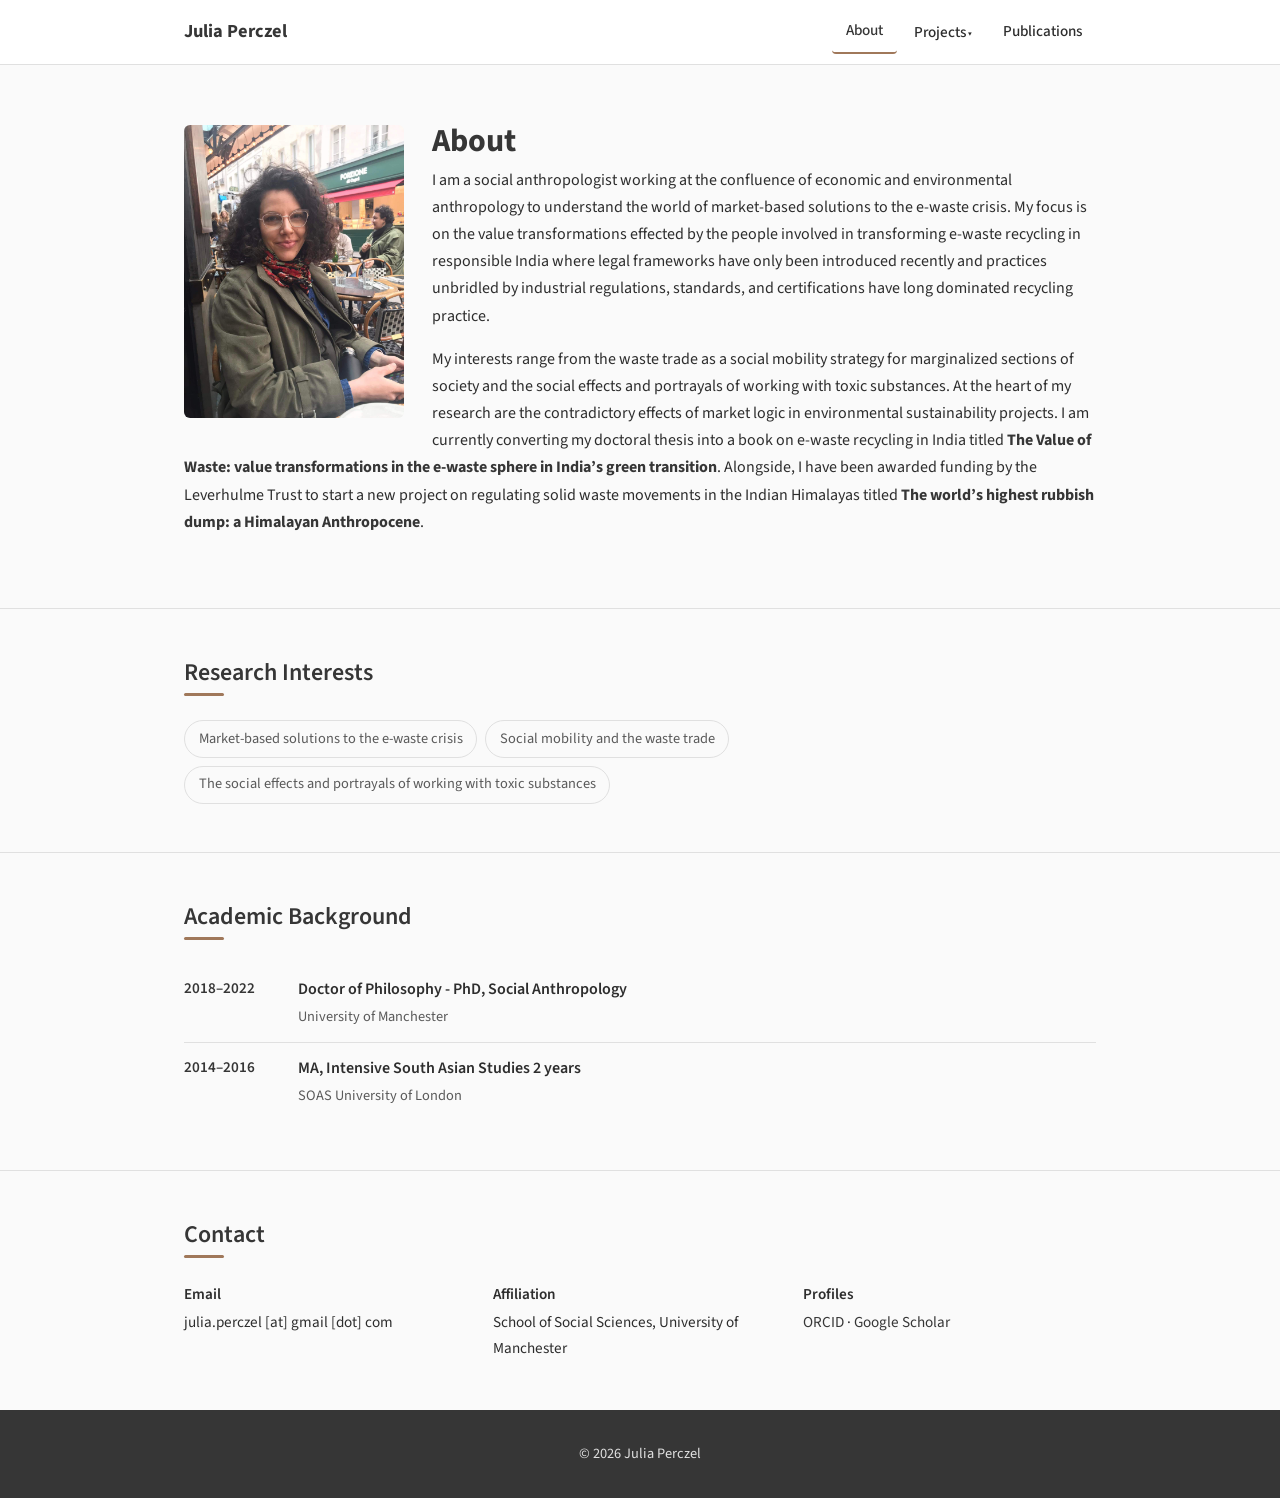
==== index.html @ 2f3fe422 "Add files via upload" ====
<!DOCTYPE html>
<html lang="en">

<head>
  <meta charset="UTF-8">
  <meta name="viewport" content="width=device-width, initial-scale=1.0">
  <title>About — Julia Perczel</title>
  <meta name="description" content="Julia Perczel — social anthropologist researching market-based solutions to the e-waste crisis and waste in the Indian Himalayas.">
  <meta property="og:title" content="Julia Perczel — Social Anthropologist">
  <meta property="og:description" content="Social anthropologist researching market-based solutions to the e-waste crisis and waste in the Indian Himalayas.">
  <meta property="og:type" content="website">
  <link rel="icon" href="data:image/svg+xml,<svg xmlns='http://www.w3.org/2000/svg' viewBox='0 0 64 64'><rect width='64' height='64' rx='10' fill='%23363636'/><text x='32' y='44' font-family='sans-serif' font-size='34' font-weight='700' fill='%23ffffff' text-anchor='middle'>JP</text></svg>">
  <link rel="preconnect" href="https://fonts.googleapis.com">
  <link rel="preconnect" href="https://fonts.gstatic.com" crossorigin>
  <link href="https://fonts.googleapis.com/css2?family=Source+Sans+3:wght@400;500;600;700&display=swap"
    rel="stylesheet">
  <link rel="stylesheet" href="css/style.css">
</head>

<body>

  <!-- Header -->
  <header class="site-header">
    <div class="container">
      <a href="index.html" class="site-title">Julia Perczel</a>
      <button class="menu-toggle" aria-label="Toggle navigation" aria-expanded="false">
        <span></span><span></span><span></span>
      </button>
      <nav>
        <ul class="nav-list" id="nav-list">
          <li><a href="index.html" class="active">About</a></li>
          <li class="dropdown">
            <button type="button" class="dropdown-toggle" aria-haspopup="true" aria-expanded="false">Projects</button>
            <ul class="dropdown-menu">
              <li><a href="e-waste.html">E-Waste</a></li>
              <li><a href="himalayan-waste.html">Himalayan Waste</a></li>
            </ul>
          </li>
          <li><a href="publications.html">Publications</a></li>
        </ul>
      </nav>
    </div>
  </header>

  <main>
    <!-- Hero -->
    <section class="hero">
      <div class="container">

        <img src="images/profile.JPG" alt="Julia Perczel" class="profile-image">
        <h1>About</h1>
        <!-- <p class="subtitle">Social Anthropologist</p> -->
        <p>I am a social anthropologist working at the confluence of economic and environmental anthropology to
          understand the world of market-based solutions to the e-waste crisis. My focus is on the value
          transformations effected by the people involved in transforming e-waste recycling in responsible India
          where legal frameworks have only been introduced recently and practices unbridled by industrial
          regulations, standards, and certifications have long dominated recycling practice.</p>
        <p>My interests range from the waste trade as a social mobility
          strategy for marginalized sections of society and the social
          effects and portrayals of working with toxic substances. At the
          heart of my research are the contradictory effects of market logic
          in environmental sustainability projects. I am currently converting
          my doctoral thesis into a book on e-waste recycling in India titled
          <a href="e-waste.html"><strong>The Value of Waste: value transformations in the e-waste sphere
              in India’s green transition</strong></a>. Alongside, I have been awarded funding
          by the Leverhulme Trust to start a new project on regulating solid
          waste movements in the Indian Himalayas titled
          <a href="himalayan-waste.html"><strong>The world’s highest rubbish dump:
              a Himalayan Anthropocene</strong></a>.
        </p>
      </div>
    </section>

    <!-- Research Interests -->
    <section>
      <div class="container">
        <h2 class="section-heading">Research Interests</h2>
        <ul class="interests-list">
          <li>Market-based solutions to the e-waste crisis</li>
          <li>Social mobility and the waste trade</li>
          <li>The social effects and portrayals of working with toxic substances</li>
        </ul>
      </div>
    </section>

    <!-- Academic Background -->
    <section>
      <div class="container">
        <h2 class="section-heading">Academic Background</h2>
        <div class="timeline">
          <div class="timeline-entry">
            <div class="timeline-year">2018–2022</div>
            <div class="timeline-desc">
              <strong>Doctor of Philosophy - PhD, Social Anthropology</strong>
              <span>University of Manchester</span>
            </div>
          </div>
          <div class="timeline-entry">
            <div class="timeline-year">2014–2016</div>
            <div class="timeline-desc">
              <strong>MA, Intensive South Asian Studies 2 years</strong>
              <span>SOAS University of London</span>
            </div>
          </div>
        </div>
      </div>
    </section>

    <!-- Contact -->
    <section>
      <div class="container">
        <h2 class="section-heading">Contact</h2>
        <div class="contact-grid">
          <div class="contact-item">
            <strong>Email</strong>
            <span>julia.perczel [at] gmail [dot] com</span>
          </div>
          <div class="contact-item">
            <strong>Affiliation</strong>
            School of Social Sciences, University of Manchester
          </div>
          <div class="contact-item">
            <strong>Profiles</strong>
            <a href="https://orcid.org/0000-0003-0117-3803" target="_blank" rel="noopener">ORCID</a> · <a
              href="https://scholar.google.com/citations?user=1sy3N78AAAAJ&hl=en&oi=ao" target="_blank" rel="noopener">Google Scholar</a>
          </div>
        </div>
      </div>
    </section>
  </main>

  <!-- Footer -->
  <footer class="site-footer">
    <div class="container">
      <div class="footer-inner">
        <span>&copy; 2026 Julia Perczel</span>
      </div>
    </div>
  </footer>

  <script>
    (function () {
      var btn = document.querySelector('.menu-toggle');
      var nav = document.getElementById('nav-list');
      btn.addEventListener('click', function () {
        var open = nav.classList.toggle('open');
        btn.setAttribute('aria-expanded', open);
      });

      document.querySelectorAll('.dropdown-toggle').forEach(function (toggle) {
        toggle.addEventListener('click', function (e) {
          e.preventDefault();
          var dropdown = toggle.closest('.dropdown');
          var open = dropdown.classList.toggle('open');
          toggle.setAttribute('aria-expanded', open);
        });
      });

      document.addEventListener('click', function (e) {
        if (!e.target.closest('.dropdown')) {
          document.querySelectorAll('.dropdown.open').forEach(function (d) {
            d.classList.remove('open');
            var t = d.querySelector('.dropdown-toggle');
            if (t) t.setAttribute('aria-expanded', 'false');
          });
        }
      });
    })();
  </script>

</body>

</html>
---- css/style.css ----
/* ── Custom Properties ── */
:root {
  --primary: #363636;
  --primary-hover: #555555;
  --accent: #A0785A;
  --bg: #FAFAFA;
  --surface: #FFFFFF;
  --text: #2D2D2D;
  --text-secondary: #5A5A5A;
  --border: #E0E0E0;
  --max-width: 960px;
}

/* ── Reset ── */
*,
*::before,
*::after {
  box-sizing: border-box;
  margin: 0;
  padding: 0;
}

/* ── Typography ── */
html {
  font-size: 16px;
  scroll-behavior: smooth;
}

body {
  font-family: 'Source Sans 3', 'Source Sans Pro', -apple-system, BlinkMacSystemFont, 'Segoe UI', Roboto, sans-serif;
  font-weight: 400;
  line-height: 1.7;
  color: var(--text);
  background: var(--bg);
  min-height: 100vh;
  display: flex;
  flex-direction: column;
}

h1,
h2,
h3 {
  line-height: 1.3;
  color: var(--primary);
}

h1 {
  font-size: 2rem;
  font-weight: 700;
}

h2 {
  font-size: 1.5rem;
  font-weight: 600;
  margin-bottom: 1rem;
}

h3 {
  font-size: 1.15rem;
  font-weight: 600;
}

p {
  margin-bottom: 1rem;
}

a {
  color: var(--primary);
  text-decoration: none;
  transition: color 0.2s;
}

a:hover {
  color: var(--primary-hover);
}

/* ── Layout ── */
.container {
  max-width: var(--max-width);
  margin: 0 auto;
  padding: 0 1.5rem;
  width: 100%;
}

main {
  flex: 1;
}

section {
  padding: 3rem 0;
}

section+section {
  border-top: 1px solid var(--border);
}

/* ── Header / Navbar ── */
.site-header {
  position: sticky;
  top: 0;
  z-index: 100;
  background: var(--surface);
  border-bottom: 1px solid var(--border);
}

.site-header .container {
  display: flex;
  align-items: center;
  justify-content: space-between;
  gap: 2rem;
  height: 64px;
}

.site-title {
  font-size: 1.15rem;
  font-weight: 700;
  color: var(--primary);
  text-decoration: none;
}

.site-title:hover {
  color: var(--primary-hover);
}

.site-header nav {
  margin-left: auto;
}

.nav-list {
  list-style: none;
  display: flex;
  align-items: center;
  gap: 0.25rem;
}

.nav-list a,
.nav-list button.dropdown-toggle {
  display: block;
  padding: 0.5rem 0.85rem;
  font-weight: 500;
  font-size: 0.95rem;
  font-family: inherit;
  color: var(--text);
  background: none;
  border: none;
  border-radius: 4px;
  cursor: pointer;
  transition: background 0.2s, color 0.2s;
}

.nav-list a:hover,
.nav-list a:focus,
.nav-list button.dropdown-toggle:hover,
.nav-list button.dropdown-toggle:focus {
  background: var(--bg);
  color: var(--primary);
}

.nav-list .active {
  color: var(--primary);
  border-bottom: 2px solid var(--accent);
}

/* Dropdown */
.dropdown {
  position: relative;
}

.dropdown-toggle {
  cursor: pointer;
}

.dropdown-toggle::after {
  content: ' \25BE';
  font-size: 0.75rem;
}

.dropdown-menu {
  display: none;
  position: absolute;
  top: 100%;
  left: 0;
  background: var(--surface);
  border: 1px solid var(--border);
  border-radius: 4px;
  min-width: 180px;
  box-shadow: 0 4px 12px rgba(0, 0, 0, 0.08);
  list-style: none;
  padding: 0.35rem 0;
  z-index: 200;
}

.dropdown-menu a {
  padding: 0.45rem 1rem;
  font-size: 0.9rem;
}

.dropdown:hover .dropdown-menu,
.dropdown:focus-within .dropdown-menu,
.dropdown.open .dropdown-menu {
  display: block;
}

/* Hamburger */
.menu-toggle {
  display: none;
  background: none;
  border: none;
  cursor: pointer;
  padding: 0.5rem;
}

.menu-toggle span {
  display: block;
  width: 22px;
  height: 2px;
  background: var(--primary);
  margin: 5px 0;
  transition: transform 0.2s, opacity 0.2s;
}

/* ── Footer ── */
.site-footer {
  background: var(--primary);
  color: #E0E0E0;
  padding: 2rem 0;
  font-size: 0.9rem;
  margin-top: auto;
  align-items: center;
  text-align: center;
}

.site-footer a {
  color: #e0e0e0;
}

.site-footer a:hover {
  color: var(--accent);
}

.footer-inner {
  display: flex;
  justify-content: space-around;
  flex-wrap: wrap;
  gap: 0.5rem;
}

/* ── Hero ── */
.hero {
  padding: 3.5rem 0;
}

.hero .container {
  display: flow-root;
}

.hero h1 {
  margin-bottom: 0.25rem;
}

.hero .subtitle {
  font-size: 1.1rem;
  color: var(--text-secondary);
  margin-bottom: 1.5rem;
}

.profile-image {
  float: left;
  width: 220px;
  aspect-ratio: 3 / 4;
  margin: 0.25rem 1.75rem 1rem 0;
  border-radius: 6px;
  object-fit: cover;
  display: block;
}

.project-hero-image {
  padding: 1.5rem 0 0;
}

.project-hero-image+section {
  border-top: none;
}

.project-hero {
  width: 100%;
  aspect-ratio: 21 / 9;
  border-radius: 6px;
  object-fit: cover;
  display: block;
}

.hero-credit {
  margin-top: 0.5rem;
  margin-bottom: 0;
  font-size: 0.8rem;
  font-style: italic;
  color: var(--text-secondary);
  text-align: right;
}

.hero-credit a {
  color: var(--text-secondary);
}

.hero-credit a:hover {
  color: var(--primary);
}

/* ── Section heading underline ── */
.section-heading {
  position: relative;
  padding-bottom: 0.5rem;
  margin-bottom: 1.5rem;
}

.section-heading::after {
  content: '';
  position: absolute;
  left: 0;
  bottom: 0;
  width: 40px;
  height: 3px;
  background: var(--accent);
  border-radius: 2px;
}

/* ── Research Interests ── */
.interests-list {
  list-style: none;
  display: flex;
  flex-wrap: wrap;
  gap: 0.5rem;
}

.interests-list li {
  background: var(--bg);
  border: 1px solid var(--border);
  padding: 0.35rem 0.85rem;
  border-radius: 20px;
  font-size: 0.9rem;
  color: var(--text-secondary);
}

/* ── CV Timeline ── */
.timeline-entry {
  display: flex;
  gap: 1.5rem;
  padding: 0.75rem 0;
}

.timeline-entry+.timeline-entry {
  border-top: 1px solid var(--border);
}

.timeline-year {
  flex: 0 0 90px;
  font-weight: 600;
  color: var(--primary);
  font-size: 0.95rem;
}

.timeline-desc {
  flex: 1;
}

.timeline-desc strong {
  display: block;
  font-weight: 600;
}

.timeline-desc span {
  color: var(--text-secondary);
  font-size: 0.9rem;
}

/* ── Contact ── */
.contact-grid {
  display: grid;
  grid-template-columns: repeat(auto-fit, minmax(200px, 1fr));
  gap: 1rem;
}

.contact-item {
  font-size: 0.95rem;
}

.contact-item strong {
  display: block;
  font-weight: 600;
  margin-bottom: 0.15rem;
}

/* ── Project Pages ── */
.page-header {
  padding: 3rem 0 1.5rem;
}

.page-header h1 {
  margin-bottom: 0.25rem;
}

.page-header .subtitle {
  color: var(--text-secondary);
  font-size: 1.1rem;
}

.detail-cards {
  display: grid;
  grid-template-columns: repeat(auto-fit, minmax(200px, 1fr));
  gap: 1rem;
  margin: 2rem 0;
}

.detail-card {
  background: var(--surface);
  border: 1px solid var(--border);
  border-radius: 6px;
  padding: 1.25rem;
}

.detail-card strong {
  display: block;
  font-weight: 600;
  color: var(--primary);
  margin-bottom: 0.25rem;
  font-size: 0.85rem;
  text-transform: uppercase;
  letter-spacing: 0.03em;
}

/* ── Publications ── */
.pub-group+.pub-group {
  margin-top: 2.5rem;
}

.pub-entry {
  padding: 1rem 0;
}

.pub-entry+.pub-entry {
  border-top: 1px solid var(--border);
}

.pub-entry .authors {
  font-size: 0.95rem;
  margin-bottom: 0.15rem;
}

.pub-entry .authors .highlight {
  font-weight: 700;
}

.pub-entry .pub-title {
  font-weight: 600;
  margin-bottom: 0.15rem;
}

.pub-entry .pub-venue {
  color: var(--text-secondary);
  font-size: 0.9rem;
  font-style: italic;
}

.pub-entry .pub-doi {
  font-size: 0.85rem;
  margin-top: 0.25rem;
}

.pub-entry .pub-doi a {
  color: var(--primary);
  text-decoration: underline;
}

/* ── Responsive ── */
@media (max-width: 768px) {
  .menu-toggle {
    display: block;
    margin-left: auto;
  }

  .nav-list {
    display: none;
    flex-direction: column;
    position: absolute;
    top: 64px;
    left: 0;
    right: 0;
    background: var(--surface);
    border-bottom: 1px solid var(--border);
    padding: 0.5rem 1rem;
    box-shadow: 0 4px 12px rgba(0, 0, 0, 0.06);
    align-items: stretch;
  }

  .nav-list.open {
    display: flex;
  }

  .nav-list a {
    padding: 0.6rem 0;
  }

  .dropdown-menu {
    position: static;
    box-shadow: none;
    border: none;
    padding-left: 1rem;
    display: block;
  }

  .dropdown-toggle::after {
    display: none;
  }

  .profile-image {
    width: 140px;
    margin: 0.25rem 1rem 0.75rem 0;
  }

  .project-hero {
    aspect-ratio: 16 / 9;
  }

  .timeline-entry {
    flex-direction: column;
    gap: 0.25rem;
  }

  .timeline-year {
    flex: none;
  }

  .footer-inner {
    flex-direction: column;
    text-align: center;
  }
}
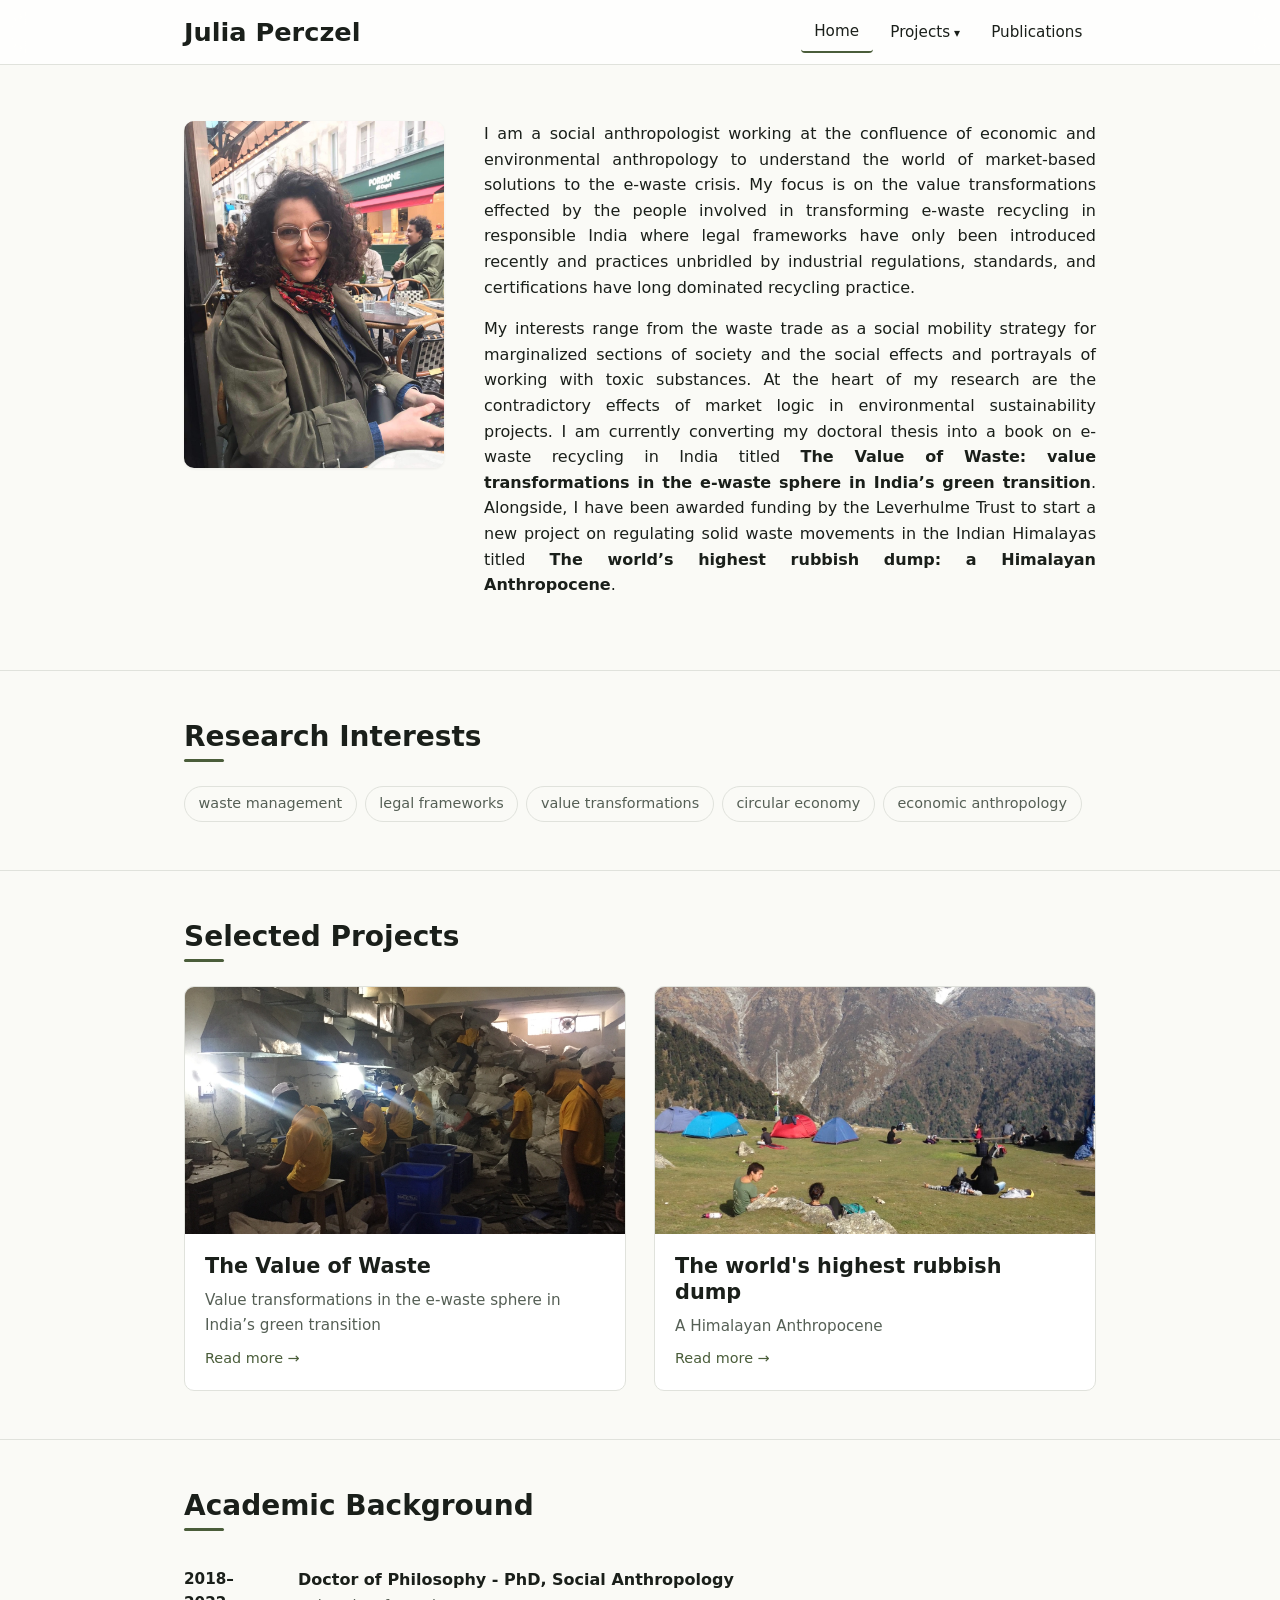
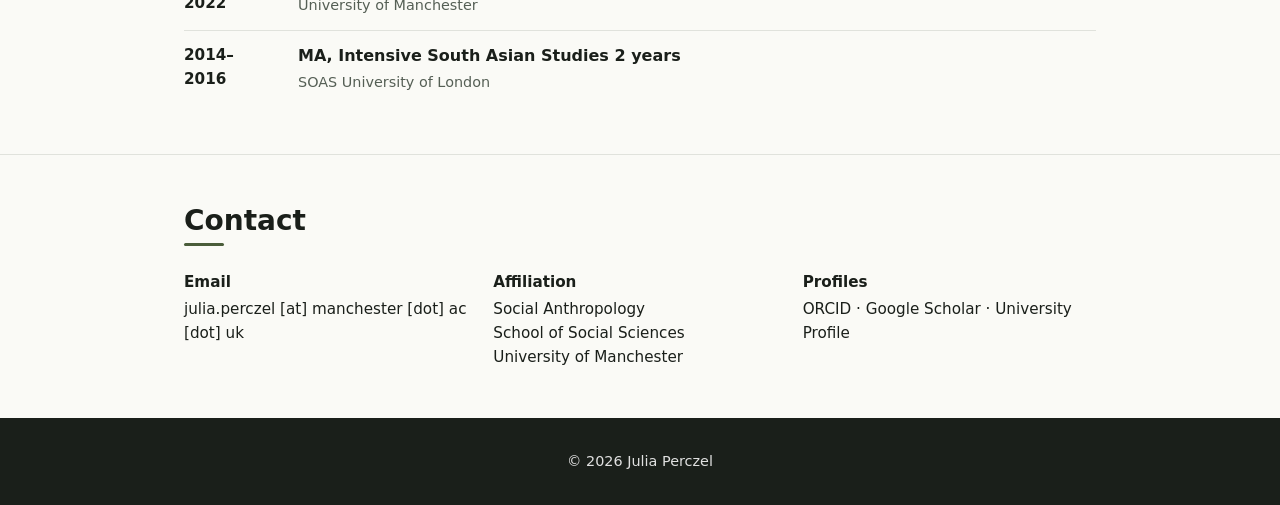
==== commit 1737fe12: "Add files via upload" ====
--- a/index.html
+++ b/index.html
@@ -1,173 +1,25 @@
-<!DOCTYPE html>
-<html lang="en">
-
-<head>
-  <meta charset="UTF-8">
-  <meta name="viewport" content="width=device-width, initial-scale=1.0">
-  <title>About — Julia Perczel</title>
-  <meta name="description" content="Julia Perczel — social anthropologist researching market-based solutions to the e-waste crisis and waste in the Indian Himalayas.">
-  <meta property="og:title" content="Julia Perczel — Social Anthropologist">
-  <meta property="og:description" content="Social anthropologist researching market-based solutions to the e-waste crisis and waste in the Indian Himalayas.">
-  <meta property="og:type" content="website">
-  <link rel="icon" href="data:image/svg+xml,<svg xmlns='http://www.w3.org/2000/svg' viewBox='0 0 64 64'><rect width='64' height='64' rx='10' fill='%23363636'/><text x='32' y='44' font-family='sans-serif' font-size='34' font-weight='700' fill='%23ffffff' text-anchor='middle'>JP</text></svg>">
-  <link rel="preconnect" href="https://fonts.googleapis.com">
-  <link rel="preconnect" href="https://fonts.gstatic.com" crossorigin>
-  <link href="https://fonts.googleapis.com/css2?family=Source+Sans+3:wght@400;500;600;700&display=swap"
-    rel="stylesheet">
-  <link rel="stylesheet" href="css/style.css">
-</head>
-
-<body>
-
-  <!-- Header -->
-  <header class="site-header">
-    <div class="container">
-      <a href="index.html" class="site-title">Julia Perczel</a>
-      <button class="menu-toggle" aria-label="Toggle navigation" aria-expanded="false">
-        <span></span><span></span><span></span>
-      </button>
-      <nav>
-        <ul class="nav-list" id="nav-list">
-          <li><a href="index.html" class="active">About</a></li>
-          <li class="dropdown">
-            <button type="button" class="dropdown-toggle" aria-haspopup="true" aria-expanded="false">Projects</button>
-            <ul class="dropdown-menu">
-              <li><a href="e-waste.html">E-Waste</a></li>
-              <li><a href="himalayan-waste.html">Himalayan Waste</a></li>
-            </ul>
-          </li>
-          <li><a href="publications.html">Publications</a></li>
-        </ul>
-      </nav>
-    </div>
-  </header>
-
-  <main>
-    <!-- Hero -->
-    <section class="hero">
-      <div class="container">
-
-        <img src="images/profile.JPG" alt="Julia Perczel" class="profile-image">
-        <h1>About</h1>
-        <!-- <p class="subtitle">Social Anthropologist</p> -->
-        <p>I am a social anthropologist working at the confluence of economic and environmental anthropology to
-          understand the world of market-based solutions to the e-waste crisis. My focus is on the value
-          transformations effected by the people involved in transforming e-waste recycling in responsible India
-          where legal frameworks have only been introduced recently and practices unbridled by industrial
-          regulations, standards, and certifications have long dominated recycling practice.</p>
-        <p>My interests range from the waste trade as a social mobility
-          strategy for marginalized sections of society and the social
-          effects and portrayals of working with toxic substances. At the
-          heart of my research are the contradictory effects of market logic
-          in environmental sustainability projects. I am currently converting
-          my doctoral thesis into a book on e-waste recycling in India titled
-          <a href="e-waste.html"><strong>The Value of Waste: value transformations in the e-waste sphere
-              in India’s green transition</strong></a>. Alongside, I have been awarded funding
-          by the Leverhulme Trust to start a new project on regulating solid
-          waste movements in the Indian Himalayas titled
-          <a href="himalayan-waste.html"><strong>The world’s highest rubbish dump:
-              a Himalayan Anthropocene</strong></a>.
-        </p>
-      </div>
-    </section>
-
-    <!-- Research Interests -->
-    <section>
-      <div class="container">
-        <h2 class="section-heading">Research Interests</h2>
-        <ul class="interests-list">
-          <li>Market-based solutions to the e-waste crisis</li>
-          <li>Social mobility and the waste trade</li>
-          <li>The social effects and portrayals of working with toxic substances</li>
-        </ul>
-      </div>
-    </section>
-
-    <!-- Academic Background -->
-    <section>
-      <div class="container">
-        <h2 class="section-heading">Academic Background</h2>
-        <div class="timeline">
-          <div class="timeline-entry">
-            <div class="timeline-year">2018–2022</div>
-            <div class="timeline-desc">
-              <strong>Doctor of Philosophy - PhD, Social Anthropology</strong>
-              <span>University of Manchester</span>
-            </div>
-          </div>
-          <div class="timeline-entry">
-            <div class="timeline-year">2014–2016</div>
-            <div class="timeline-desc">
-              <strong>MA, Intensive South Asian Studies 2 years</strong>
-              <span>SOAS University of London</span>
-            </div>
-          </div>
-        </div>
-      </div>
-    </section>
-
-    <!-- Contact -->
-    <section>
-      <div class="container">
-        <h2 class="section-heading">Contact</h2>
-        <div class="contact-grid">
-          <div class="contact-item">
-            <strong>Email</strong>
-            <span>julia.perczel [at] gmail [dot] com</span>
-          </div>
-          <div class="contact-item">
-            <strong>Affiliation</strong>
-            School of Social Sciences, University of Manchester
-          </div>
-          <div class="contact-item">
-            <strong>Profiles</strong>
-            <a href="https://orcid.org/0000-0003-0117-3803" target="_blank" rel="noopener">ORCID</a> · <a
-              href="https://scholar.google.com/citations?user=1sy3N78AAAAJ&hl=en&oi=ao" target="_blank" rel="noopener">Google Scholar</a>
-          </div>
-        </div>
-      </div>
-    </section>
-  </main>
-
-  <!-- Footer -->
-  <footer class="site-footer">
-    <div class="container">
-      <div class="footer-inner">
-        <span>&copy; 2026 Julia Perczel</span>
-      </div>
-    </div>
-  </footer>
-
-  <script>
-    (function () {
-      var btn = document.querySelector('.menu-toggle');
-      var nav = document.getElementById('nav-list');
-      btn.addEventListener('click', function () {
-        var open = nav.classList.toggle('open');
-        btn.setAttribute('aria-expanded', open);
-      });
-
-      document.querySelectorAll('.dropdown-toggle').forEach(function (toggle) {
-        toggle.addEventListener('click', function (e) {
-          e.preventDefault();
-          var dropdown = toggle.closest('.dropdown');
-          var open = dropdown.classList.toggle('open');
-          toggle.setAttribute('aria-expanded', open);
-        });
-      });
-
-      document.addEventListener('click', function (e) {
-        if (!e.target.closest('.dropdown')) {
-          document.querySelectorAll('.dropdown.open').forEach(function (d) {
-            d.classList.remove('open');
-            var t = d.querySelector('.dropdown-toggle');
-            if (t) t.setAttribute('aria-expanded', 'false');
-          });
-        }
-      });
-    })();
-  </script>
-
-</body>
-
-</html>+<!doctype html><html lang=en><head><meta charset=UTF-8><meta name=viewport content="width=device-width,initial-scale=1"><title>Julia Perczel</title><link rel=canonical href=https://japerc.github.io/index.html><meta name=description content="Julia Perczel — social anthropologist researching market-based solutions to the e-waste crisis and waste in the Indian Himalayas."><meta property="og:title" content="Julia Perczel — Social Anthropologist"><meta property="og:description" content="Julia Perczel — social anthropologist researching market-based solutions to the e-waste crisis and waste in the Indian Himalayas."><meta property="og:type" content="website"><meta property="og:url" content="https://japerc.github.io/index.html"><meta property="og:image" content="https://japerc.github.io/images/profile.jpg"><meta name=twitter:card content="summary_large_image"><meta name=twitter:title content="Julia Perczel — Social Anthropologist"><meta name=twitter:description content="Julia Perczel — social anthropologist researching market-based solutions to the e-waste crisis and waste in the Indian Himalayas."><meta name=twitter:image content="https://japerc.github.io/images/profile.jpg"><link rel=icon href="data:image/svg+xml,<svg xmlns='http://www.w3.org/2000/svg' viewBox='0 0 64 64'><rect width='64' height='64' rx='10' fill='%23363636'/><text x='32' y='44' font-family='sans-serif' font-size='34' font-weight='700' fill='%23ffffff' text-anchor='middle'>JP</text></svg>"><link rel=stylesheet href=/css/style.css></head><body><header class=site-header><div class=container><a href=/ class=site-title>Julia Perczel</a>
+<button class=menu-toggle aria-label="Toggle navigation" aria-expanded=false>
+<span></span><span></span><span></span></button><nav><ul class=nav-list id=nav-list><li><a href=/ class=active>Home</a></li><li class=dropdown><button type=button class=dropdown-toggle aria-haspopup=true aria-expanded=false>Projects</button><ul class=dropdown-menu><li><a href=/e-waste.html>E-Waste</a></li><li><a href=/himalayan-waste.html>Himalayan Waste</a></li></ul></li><li><a href=/publications.html>Publications</a></li></ul></nav></div></header><main><h1 class=visually-hidden>Julia Perczel</h1><section class=hero><div class="container hero-grid"><img src=/images/profile.jpg alt="Julia Perczel" class=profile-image loading=lazy decoding=async><div class=hero-text><p>I am a social anthropologist working at the confluence of economic and environmental anthropology to
+understand the world of market-based solutions to the e-waste crisis. My focus is on the value
+transformations effected by the people involved in transforming e-waste recycling in responsible India
+where legal frameworks have only been introduced recently and practices unbridled by industrial
+regulations, standards, and certifications have long dominated recycling practice.</p><p>My interests range from the waste trade as a social mobility
+strategy for marginalized sections of society and the social
+effects and portrayals of working with toxic substances. At the
+heart of my research are the contradictory effects of market logic
+in environmental sustainability projects. I am currently converting
+my doctoral thesis into a book on e-waste recycling in India titled
+<a href=e-waste.html><strong>The Value of Waste: value transformations in the e-waste sphere
+in India’s green transition</strong></a>. Alongside, I have been awarded funding
+by the Leverhulme Trust to start a new project on regulating solid
+waste movements in the Indian Himalayas titled
+<a href=himalayan-waste.html><strong>The world’s highest rubbish dump:
+a Himalayan Anthropocene</strong></a>.</p></div></div></section><section><div class=container><h2 class=section-heading>Research Interests</h2><ul class=interests-list><li>waste management</li><li>legal frameworks</li><li>value transformations</li><li>circular economy</li><li>economic anthropology</li></ul></div></section><section><div class=container><h2 class=section-heading>Selected Projects</h2><div class=project-cards><a href=/e-waste.html class=project-card><img src=/images/e-waste-hero.jpg alt loading=lazy decoding=async><div class=project-card-body><h3>The Value of Waste</h3><p>Value transformations in the e-waste sphere in India’s green transition</p><span class=project-card-more>Read more →</span></div></a><a href=/himalayan-waste.html class=project-card><img src=/images/himalayan-hero.jpg alt loading=lazy decoding=async><div class=project-card-body><h3>The world's highest rubbish dump</h3><p>A Himalayan Anthropocene</p><span class=project-card-more>Read more →</span></div></a></div></div></section><section><div class=container><h2 class=section-heading>Academic Background</h2><div class=timeline><div class=timeline-entry><div class=timeline-year>2018–2022</div><div class=timeline-desc><strong>Doctor of Philosophy - PhD, Social Anthropology</strong>
+<span>University of Manchester</span></div></div><div class=timeline-entry><div class=timeline-year>2014–2016</div><div class=timeline-desc><strong>MA, Intensive South Asian Studies 2 years</strong>
+<span>SOAS University of London</span></div></div></div></div></section><section><div class=container><h2 class=section-heading>Contact</h2><div class=contact-grid><div class=contact-item><strong>Email</strong>
+<span>julia.perczel [at] manchester [dot] ac [dot] uk</span></div><div class=contact-item><strong>Affiliation</strong>
+<span>Social Anthropology<br>School of Social Sciences<br>University of Manchester</span></div><div class=contact-item><strong>Profiles</strong>
+<a href=https://orcid.org/0000-0003-0117-3803 target=_blank rel=noopener>ORCID</a> &#183;
+<a href="https://scholar.google.com/citations?user=1sy3N78AAAAJ&hl=en&oi=ao" target=_blank rel=noopener>Google Scholar</a> &#183;
+<a href=https://research.manchester.ac.uk/en/persons/julia.perczel/ target=_blank rel=noopener>University Profile</a></div></div></div></section></main><footer class=site-footer><div class=container><div class=footer-inner><span>&copy; 2026 Julia Perczel</span></div></div></footer><script>(function(){var e=document.querySelector(".menu-toggle"),t=document.getElementById("nav-list");e.addEventListener("click",function(){var n=t.classList.toggle("open");e.setAttribute("aria-expanded",n)}),document.querySelectorAll(".dropdown-toggle").forEach(function(e){e.addEventListener("click",function(t){t.preventDefault();var n=e.closest(".dropdown"),s=n.classList.toggle("open");e.setAttribute("aria-expanded",s)})}),document.addEventListener("click",function(e){e.target.closest(".dropdown")||document.querySelectorAll(".dropdown.open").forEach(function(e){e.classList.remove("open");var t=e.querySelector(".dropdown-toggle");t&&t.setAttribute("aria-expanded","false")})})})()</script></body></html>
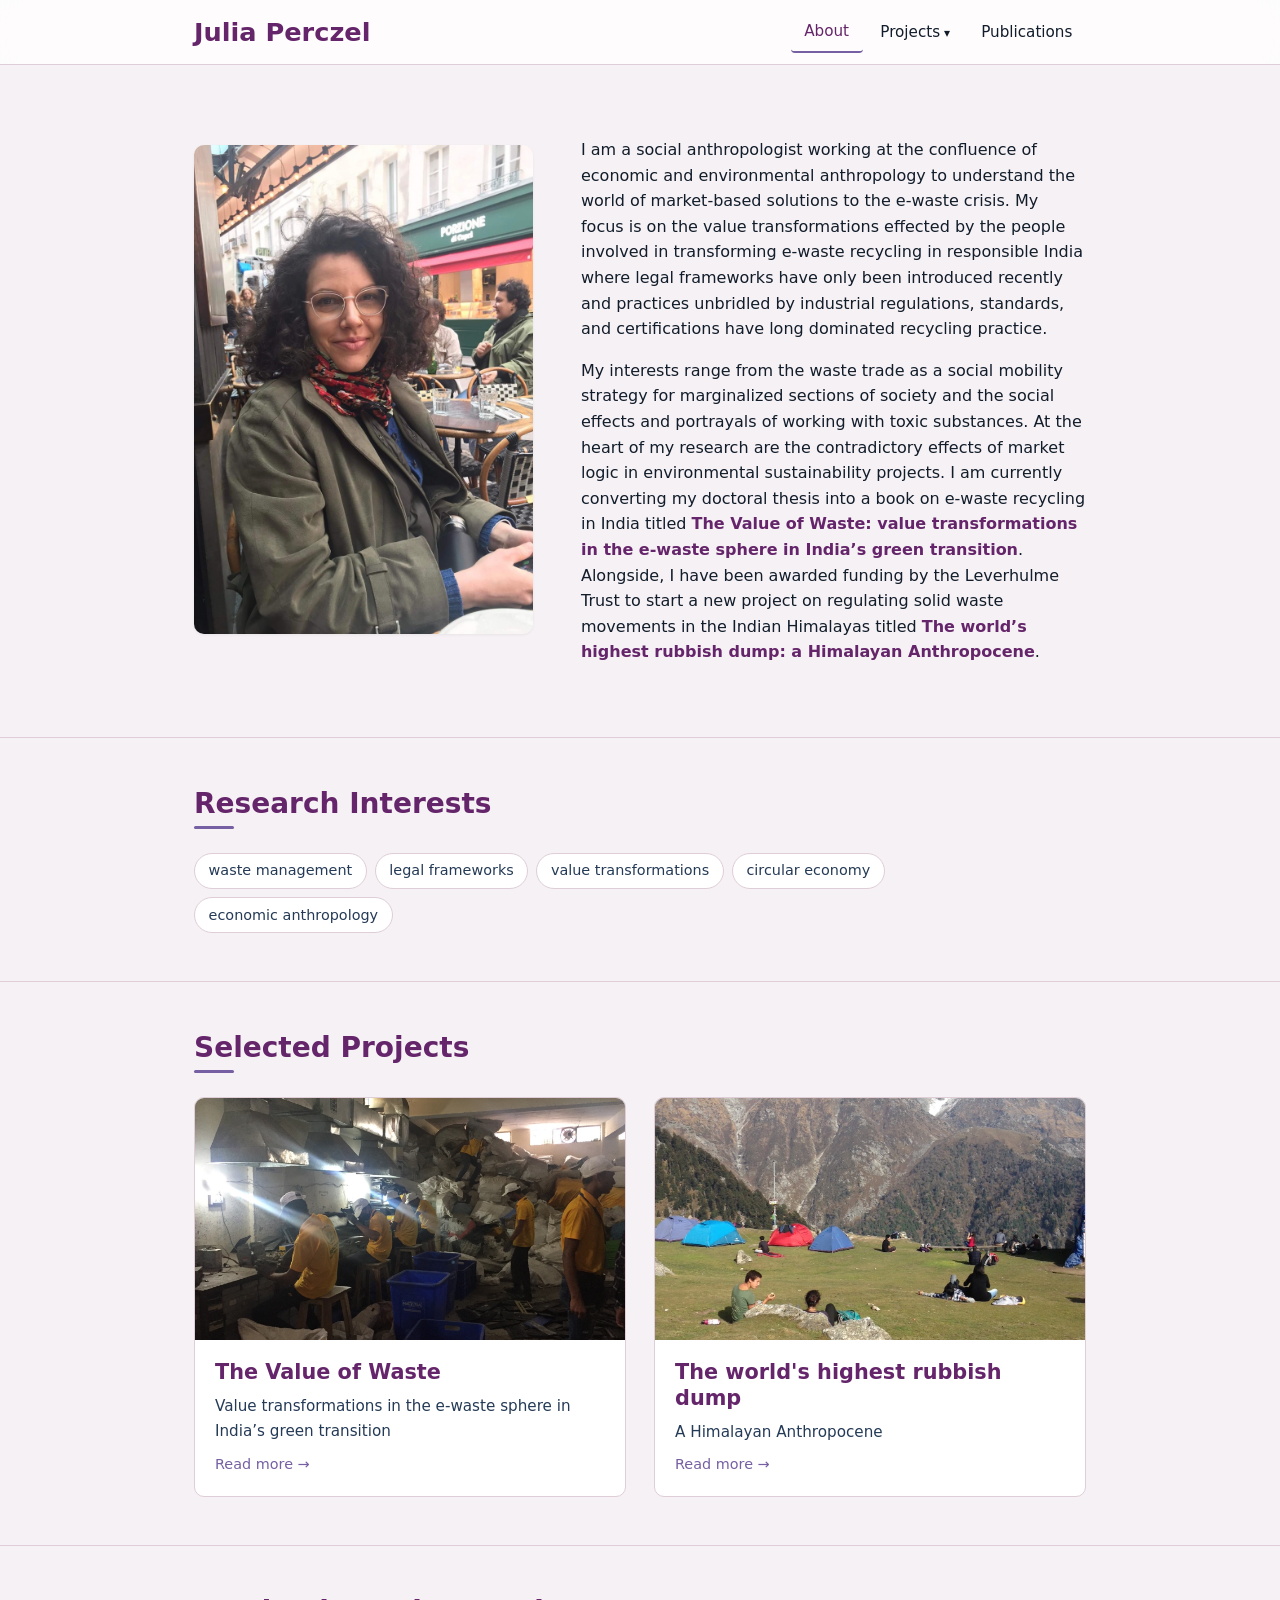
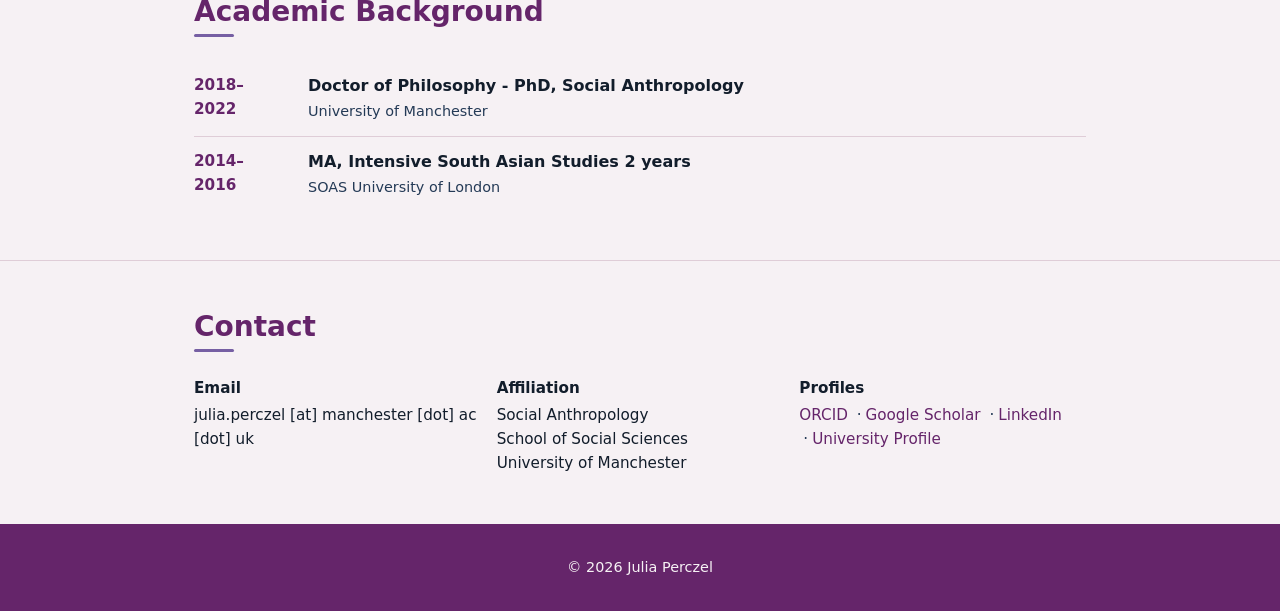
==== commit 82aad1d7: "Deploy 2fff9db8911c8278541b3cd4dd7974e25e48e765 from juli-site japerc/juli-site@2fff9db8911c8278541b" ====
--- a/index.html
+++ b/index.html
@@ -1,6 +1,6 @@
-<!doctype html><html lang=en><head><meta charset=UTF-8><meta name=viewport content="width=device-width,initial-scale=1"><title>Julia Perczel</title><link rel=canonical href=https://japerc.github.io/index.html><meta name=description content="Julia Perczel — social anthropologist researching market-based solutions to the e-waste crisis and waste in the Indian Himalayas."><meta property="og:title" content="Julia Perczel — Social Anthropologist"><meta property="og:description" content="Julia Perczel — social anthropologist researching market-based solutions to the e-waste crisis and waste in the Indian Himalayas."><meta property="og:type" content="website"><meta property="og:url" content="https://japerc.github.io/index.html"><meta property="og:image" content="https://japerc.github.io/images/profile.jpg"><meta name=twitter:card content="summary_large_image"><meta name=twitter:title content="Julia Perczel — Social Anthropologist"><meta name=twitter:description content="Julia Perczel — social anthropologist researching market-based solutions to the e-waste crisis and waste in the Indian Himalayas."><meta name=twitter:image content="https://japerc.github.io/images/profile.jpg"><link rel=icon href="data:image/svg+xml,<svg xmlns='http://www.w3.org/2000/svg' viewBox='0 0 64 64'><rect width='64' height='64' rx='10' fill='%23363636'/><text x='32' y='44' font-family='sans-serif' font-size='34' font-weight='700' fill='%23ffffff' text-anchor='middle'>JP</text></svg>"><link rel=stylesheet href=/css/style.css></head><body><header class=site-header><div class=container><a href=/ class=site-title>Julia Perczel</a>
+<!doctype html><html lang=en><head><meta charset=UTF-8><meta name=viewport content="width=device-width,initial-scale=1"><title>Julia Perczel</title><link rel=canonical href=https://juliaperczel.github.io/><meta name=description content="Julia Perczel - social anthropologist researching market-based solutions to the e-waste crisis and waste in the Indian Himalayas."><meta property="og:title" content="Julia Perczel - Social Anthropologist"><meta property="og:description" content="Julia Perczel - social anthropologist researching market-based solutions to the e-waste crisis and waste in the Indian Himalayas."><meta property="og:type" content="website"><meta property="og:url" content="https://juliaperczel.github.io/"><meta name=twitter:card content="summary"><meta name=twitter:title content="Julia Perczel - Social Anthropologist"><meta name=twitter:description content="Julia Perczel - social anthropologist researching market-based solutions to the e-waste crisis and waste in the Indian Himalayas."><link rel=icon href="data:image/svg+xml,<svg xmlns='http://www.w3.org/2000/svg' viewBox='0 0 64 64'><rect width='64' height='64' rx='10' fill='%23363636'/><text x='32' y='44' font-family='sans-serif' font-size='34' font-weight='700' fill='%23ffffff' text-anchor='middle'>JP</text></svg>"><link rel=stylesheet href=/css/style.css></head><body><header class=site-header><div class=container><a href=/ class=site-title>Julia Perczel</a>
 <button class=menu-toggle aria-label="Toggle navigation" aria-expanded=false>
-<span></span><span></span><span></span></button><nav><ul class=nav-list id=nav-list><li><a href=/ class=active>Home</a></li><li class=dropdown><button type=button class=dropdown-toggle aria-haspopup=true aria-expanded=false>Projects</button><ul class=dropdown-menu><li><a href=/e-waste.html>E-Waste</a></li><li><a href=/himalayan-waste.html>Himalayan Waste</a></li></ul></li><li><a href=/publications.html>Publications</a></li></ul></nav></div></header><main><h1 class=visually-hidden>Julia Perczel</h1><section class=hero><div class="container hero-grid"><img src=/images/profile.jpg alt="Julia Perczel" class=profile-image loading=lazy decoding=async><div class=hero-text><p>I am a social anthropologist working at the confluence of economic and environmental anthropology to
+<span></span><span></span><span></span></button><nav><ul class=nav-list id=nav-list><li><a href=/ class=active>About</a></li><li class=dropdown><button type=button class=dropdown-toggle aria-haspopup=true aria-expanded=false>Projects</button><ul class=dropdown-menu><li><a href=/e-waste/>E-Waste</a></li><li><a href=/himalayan-waste/>Himalayan Waste</a></li></ul></li><li><a href=/publications/>Publications</a></li></ul></nav></div></header><main><h1 class=visually-hidden>Julia Perczel</h1><section class=hero><div class="container hero-grid"><img src=/images/profile.jpg alt="Julia Perczel" class=profile-image loading=lazy decoding=async><div class=hero-text><p>I am a social anthropologist working at the confluence of economic and environmental anthropology to
 understand the world of market-based solutions to the e-waste crisis. My focus is on the value
 transformations effected by the people involved in transforming e-waste recycling in responsible India
 where legal frameworks have only been introduced recently and practices unbridled by industrial
@@ -10,16 +10,18 @@
 heart of my research are the contradictory effects of market logic
 in environmental sustainability projects. I am currently converting
 my doctoral thesis into a book on e-waste recycling in India titled
-<a href=e-waste.html><strong>The Value of Waste: value transformations in the e-waste sphere
-in India’s green transition</strong></a>. Alongside, I have been awarded funding
+<strong><a href=https://juliaperczel.github.io/e-waste/>The Value of Waste: value transformations in the e-waste sphere
+in India’s green transition</a></strong>. Alongside, I have been awarded funding
 by the Leverhulme Trust to start a new project on regulating solid
 waste movements in the Indian Himalayas titled
-<a href=himalayan-waste.html><strong>The world’s highest rubbish dump:
-a Himalayan Anthropocene</strong></a>.</p></div></div></section><section><div class=container><h2 class=section-heading>Research Interests</h2><ul class=interests-list><li>waste management</li><li>legal frameworks</li><li>value transformations</li><li>circular economy</li><li>economic anthropology</li></ul></div></section><section><div class=container><h2 class=section-heading>Selected Projects</h2><div class=project-cards><a href=/e-waste.html class=project-card><img src=/images/e-waste-hero.jpg alt loading=lazy decoding=async><div class=project-card-body><h3>The Value of Waste</h3><p>Value transformations in the e-waste sphere in India’s green transition</p><span class=project-card-more>Read more →</span></div></a><a href=/himalayan-waste.html class=project-card><img src=/images/himalayan-hero.jpg alt loading=lazy decoding=async><div class=project-card-body><h3>The world's highest rubbish dump</h3><p>A Himalayan Anthropocene</p><span class=project-card-more>Read more →</span></div></a></div></div></section><section><div class=container><h2 class=section-heading>Academic Background</h2><div class=timeline><div class=timeline-entry><div class=timeline-year>2018–2022</div><div class=timeline-desc><strong>Doctor of Philosophy - PhD, Social Anthropology</strong>
+<strong><a href=https://juliaperczel.github.io/himalayan-waste/>The world’s highest rubbish dump:
+a Himalayan Anthropocene</a></strong>.</p></div></div></section><section><div class=container><h2 class=section-heading>Research Interests</h2><ul class=interests-list><li>waste management</li><li>legal frameworks</li><li>value transformations</li><li>circular economy</li><li>economic anthropology</li></ul></div></section><section><div class=container><h2 class=section-heading>Selected Projects</h2><div class=project-cards><a href=/e-waste/ class=project-card><img src=/images/e-waste-hero.jpg alt loading=lazy decoding=async><div class=project-card-body><h3>The Value of Waste</h3><p>Value transformations in the e-waste sphere in India’s green transition</p><span class=project-card-more>Read more →</span></div></a><a href=/himalayan-waste/ class=project-card><img src=/images/himalayan-hero.jpg alt loading=lazy decoding=async><div class=project-card-body><h3>The world's highest rubbish dump</h3><p>A Himalayan Anthropocene</p><span class=project-card-more>Read more →</span></div></a></div></div></section><section><div class=container><h2 class=section-heading>Academic Background</h2><div class=timeline><div class=timeline-entry><div class=timeline-year>2018–2022</div><div class=timeline-desc><strong>Doctor of Philosophy - PhD, Social Anthropology</strong>
 <span>University of Manchester</span></div></div><div class=timeline-entry><div class=timeline-year>2014–2016</div><div class=timeline-desc><strong>MA, Intensive South Asian Studies 2 years</strong>
 <span>SOAS University of London</span></div></div></div></div></section><section><div class=container><h2 class=section-heading>Contact</h2><div class=contact-grid><div class=contact-item><strong>Email</strong>
 <span>julia.perczel [at] manchester [dot] ac [dot] uk</span></div><div class=contact-item><strong>Affiliation</strong>
 <span>Social Anthropology<br>School of Social Sciences<br>University of Manchester</span></div><div class=contact-item><strong>Profiles</strong>
-<a href=https://orcid.org/0000-0003-0117-3803 target=_blank rel=noopener>ORCID</a> &#183;
-<a href="https://scholar.google.com/citations?user=1sy3N78AAAAJ&hl=en&oi=ao" target=_blank rel=noopener>Google Scholar</a> &#183;
-<a href=https://research.manchester.ac.uk/en/persons/julia.perczel/ target=_blank rel=noopener>University Profile</a></div></div></div></section></main><footer class=site-footer><div class=container><div class=footer-inner><span>&copy; 2026 Julia Perczel</span></div></div></footer><script>(function(){var e=document.querySelector(".menu-toggle"),t=document.getElementById("nav-list");e.addEventListener("click",function(){var n=t.classList.toggle("open");e.setAttribute("aria-expanded",n)}),document.querySelectorAll(".dropdown-toggle").forEach(function(e){e.addEventListener("click",function(t){t.preventDefault();var n=e.closest(".dropdown"),s=n.classList.toggle("open");e.setAttribute("aria-expanded",s)})}),document.addEventListener("click",function(e){e.target.closest(".dropdown")||document.querySelectorAll(".dropdown.open").forEach(function(e){e.classList.remove("open");var t=e.querySelector(".dropdown-toggle");t&&t.setAttribute("aria-expanded","false")})})})()</script></body></html>+<a href=https://orcid.org/0000-0003-0117-3803 target=_blank rel=noopener>ORCID</a>
+<a href="https://scholar.google.com/citations?user=1sy3N78AAAAJ&hl=en&oi=ao" target=_blank rel=noopener>Google Scholar</a>
+<a href=https://www.linkedin.com/in/julia-perczel-87187861/ target=_blank rel=noopener>LinkedIn</a>
+<a href=https://research.manchester.ac.uk/en/persons/julia.perczel/ target=_blank rel=noopener>University
+Profile</a></div></div></div></section></main><footer class=site-footer><div class=container><div class=footer-inner><span>&copy; 2026 Julia Perczel</span></div></div></footer><script>(function(){var e=document.querySelector(".menu-toggle"),t=document.getElementById("nav-list");e.addEventListener("click",function(){var n=t.classList.toggle("open");e.setAttribute("aria-expanded",n)}),document.querySelectorAll(".dropdown-toggle").forEach(function(e){e.addEventListener("click",function(t){t.preventDefault();var n=e.closest(".dropdown"),s=n.classList.toggle("open");e.setAttribute("aria-expanded",s)})}),document.addEventListener("click",function(e){e.target.closest(".dropdown")||document.querySelectorAll(".dropdown.open").forEach(function(e){e.classList.remove("open");var t=e.querySelector(".dropdown-toggle");t&&t.setAttribute("aria-expanded","false")})})})()</script></body></html>
